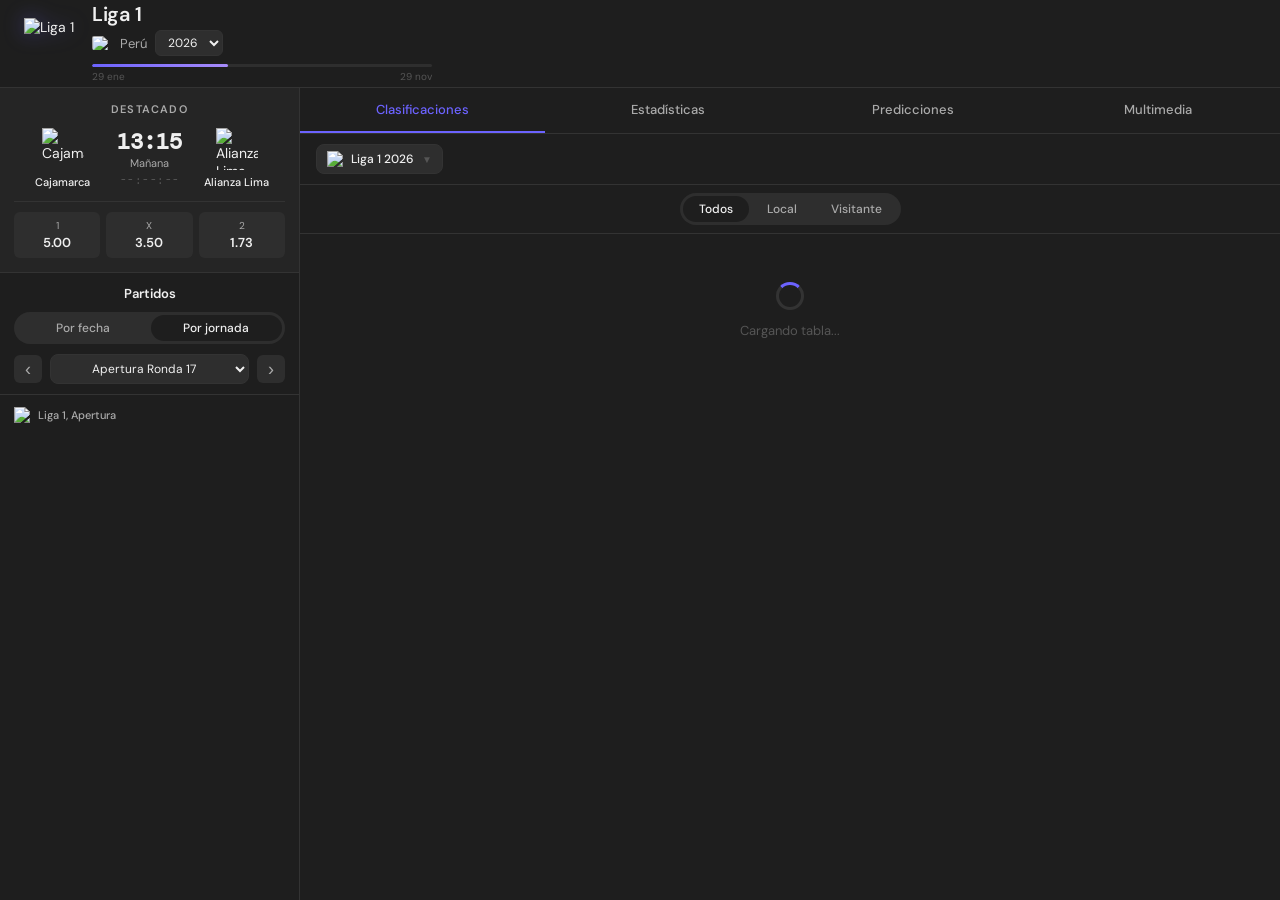
==== index.html @ 6b81380b "git commit -m "Add Predicciones tab and API integration"" ====
<!DOCTYPE html>
<html lang="es">
<head>
  <meta charset="UTF-8">
  <meta name="viewport" content="width=device-width, initial-scale=1.0">
  <title>Liga 1 Perú 2026</title>
  <link href="https://fonts.googleapis.com/css2?family=DM+Sans:wght@400;500;600&family=DM+Mono:wght@400;500&display=swap" rel="stylesheet">
  <script src="https://cdnjs.cloudflare.com/ajax/libs/PapaParse/5.4.1/papaparse.min.js"></script>
  <link rel="stylesheet" href="styles.css">
</head>
<body>

  <!-- ── HEADER ── -->
  <header class="header">
    <img class="header-logo"
         src="https://img.sofascore.com/api/v1/unique-tournament/406/image"
         alt="Liga 1">
    <div class="header-info">
      <h1>Liga 1</h1>
      <div class="meta">
        <img class="flag"
             src="https://img.sofascore.com/api/v1/country/PE/flag"
             alt="PE">
        <span class="country">Perú</span>
        <select class="season-select" id="season-select">
          <option value="2026" selected>2026</option>
          <option value="2025">2025</option>
          <option value="2024">2024</option>
        </select>
      </div>
      <div class="progress-wrap">
        <div class="progress-bar"><div class="progress-fill"></div></div>
        <div class="progress-dates"><span>29 ene</span><span>29 nov</span></div>
      </div>
    </div>
  </header>

  <!-- ── LAYOUT ── -->
  <div class="layout">

    <!-- ── LEFT PANEL ── -->
    <aside class="left-panel">

      <!-- Destacado -->
      <div class="destacado">
        <div class="destacado-title">Destacado</div>
        <div class="match-feature">
          <div class="team-feat">
            <img src="https://img.sofascore.com/api/v1/team/1082002/image" alt="Cajamarca">
            <span>Cajamarca</span>
          </div>
          <div class="match-center">
            <div class="match-time">13:15</div>
            <div class="match-day">Mañana</div>
            <div class="countdown" id="countdown">--:--:--</div>
          </div>
          <div class="team-feat">
            <img src="https://img.sofascore.com/api/v1/team/2311/image" alt="Alianza Lima">
            <span>Alianza Lima</span>
          </div>
        </div>
        <div class="odds">
          <div class="odd-btn"><span class="odd-label">1</span><span class="odd-val">5.00</span></div>
          <div class="odd-btn"><span class="odd-label">X</span><span class="odd-val">3.50</span></div>
          <div class="odd-btn"><span class="odd-label">2</span><span class="odd-val">1.73</span></div>
        </div>
      </div>

      <!-- Partidos -->
      <div class="partidos-section">
        <div class="partidos-header">
          <div class="partidos-title">Partidos</div>
          <div class="tab-group">
            <button class="tab-btn" id="tab-fecha">Por fecha</button>
            <button class="tab-btn active" id="tab-jornada">Por jornada</button>
          </div>
          <div class="jornada-nav">
            <button class="nav-arrow" id="btn-prev">&#8249;</button>
            <select class="jornada-select" id="round-select"></select>
            <button class="nav-arrow" id="btn-next">&#8250;</button>
          </div>
        </div>
        <div class="match-group">
          <div class="match-group-header">
            <img src="https://img.sofascore.com/api/v1/unique-tournament/406/image" alt="L1">
            <span>Liga 1, Apertura</span>
          </div>
          <div id="matches-list"></div>
        </div>
      </div>
    </aside>

    <!-- ── RIGHT PANEL ── -->
    <main class="right-panel">

      <!-- Main tabs -->
      <nav class="main-tabs">
        <div class="main-tab active" data-tab="clasificaciones">Clasificaciones</div>
        <div class="main-tab" data-tab="estadisticas">Estadísticas</div>
        <div class="main-tab" data-tab="predicciones">Predicciones</div>
        <div class="main-tab" data-tab="multimedia">Multimedia</div>
      </nav>

      <!-- Clasificaciones panel -->
      <div id="tab-clasificaciones" class="tab-content active">
        <div class="clas-header">
          <div class="clas-dropdown">
            <img src="https://img.sofascore.com/api/v1/unique-tournament/406/image" alt="L1">
            <span>Liga 1 2026</span>
            <span class="arrow">▼</span>
          </div>
        </div>
        <div class="sub-tabs">
          <div class="sub-tab-wrap">
            <button class="sub-tab active" data-filter="all">Todos</button>
            <button class="sub-tab" data-filter="home">Local</button>
            <button class="sub-tab" data-filter="away">Visitante</button>
          </div>
        </div>

        <!-- Loading state -->
        <div id="table-loading" class="loading-state">
          <div class="spinner"></div>
          <span>Cargando tabla...</span>
        </div>

        <!-- Error state -->
        <div id="table-error" class="error-state" style="display:none">
          <span>⚠️ No se pudo cargar el CSV.</span>
          <button onclick="loadCSV()">Reintentar</button>
        </div>

        <!-- Table -->
        <div class="table-wrap" id="table-wrap" style="display:none">
          <div class="table-head">
            <span></span>
            <span class="th">#</span>
            <span class="th left">Equipo</span>
            <span class="th" title="Partidos Jugados">PJ</span>
            <span class="th" title="Partidos Ganados">PG</span>
            <span class="th" title="Partidos Empatados">PE</span>
            <span class="th" title="Partidos Perdidos">PP</span>
            <span class="th" title="Diferencia de Goles">DIF</span>
            <span class="th" title="Goles a Favor:En Contra">Goles</span>
            <span class="th" style="text-align:center">Últimos 5</span>
            <span class="th">Pts</span>
          </div>
          <div id="standings-table"></div>
          <div class="legend-row">
            <div class="leg-item"><div class="leg-dot playoff-dot"></div>Play-offs</div>
            <div class="leg-item"><div class="leg-dot relegation-dot"></div>Descenso</div>
            <div class="leg-item"><div class="fb w" style="width:10px;height:10px"></div>Victoria</div>
            <div class="leg-item"><div class="fb e" style="width:10px;height:10px"></div>Empate</div>
            <div class="leg-item"><div class="fb d" style="width:10px;height:10px"></div>Derrota</div>
          </div>
        </div>
      </div>

      <!-- Other tab panels (vacíos por ahora) -->
      <div id="tab-estadisticas" class="tab-content">
        <div class="empty-tab">📊 Estadísticas próximamente</div>
      </div>
      <div id="tab-predicciones" class="tab-content">
        <div class="pred-tab-header">
          <span class="pred-tab-title">Predicciones</span>
          <span class="pred-tab-sub" id="pred-tab-round"></span>
        </div>
        <div id="pred-tab-content"></div>
      </div>
      <div id="tab-multimedia" class="tab-content">
        <div class="empty-tab">🎥 Multimedia próximamente</div>
      </div>

    </main>
  </div>

  <script src="app.js"></script>
</body>
</html>
---- styles.css ----
/* ── RESET & VARIABLES ─────────────────────────────────────────────────── */
*, *::before, *::after { box-sizing: border-box; margin: 0; padding: 0; }

:root {
  --bg:        #141414;
  --surface:   #1e1e1e;
  --surface2:  #252525;
  --surface3:  #2e2e2e;
  --border:    #333;
  --text:      #f0f0f0;
  --text2:     #aaa;
  --text3:     #555;
  --accent:    #6c63ff;
  --green:     #15b168;
  --red:       #e24b4a;
  --yellow:    #f0a500;
  --gray:      #555;
  --radius:    10px;
  --header-h:  88px;
}

body {
  background: var(--bg);
  color: var(--text);
  font-family: 'DM Sans', sans-serif;
  font-size: 14px;
  min-height: 100vh;
  overflow: hidden;
}

img { display: block; }

/* ── SCROLLBAR ─────────────────────────────────────────────────────────── */
::-webkit-scrollbar { width: 4px; }
::-webkit-scrollbar-track { background: transparent; }
::-webkit-scrollbar-thumb { background: var(--border); border-radius: 2px; }

/* ── HEADER ────────────────────────────────────────────────────────────── */
.header {
  height: var(--header-h);
  background: var(--surface);
  border-bottom: 1px solid var(--border);
  padding: 12px 24px;
  display: flex;
  align-items: center;
  gap: 16px;
  position: sticky;
  top: 0;
  z-index: 100;
}

.header-logo {
  width: 52px;
  height: 52px;
  object-fit: contain;
  filter: drop-shadow(0 0 10px rgba(108,99,255,0.35));
  flex-shrink: 0;
}

.header-info { flex: 1; }

.header-info h1 {
  font-size: 20px;
  font-weight: 600;
  letter-spacing: -0.3px;
  line-height: 1;
}

.meta {
  display: flex;
  align-items: center;
  gap: 8px;
  margin-top: 6px;
}

.flag { width: 20px; height: 14px; border-radius: 2px; object-fit: cover; }
.country { font-size: 13px; color: var(--text2); }

.season-select {
  background: var(--surface3);
  border: 1px solid var(--border);
  color: var(--text);
  font-size: 12px;
  padding: 3px 8px;
  border-radius: 6px;
  cursor: pointer;
  font-family: 'DM Sans', sans-serif;
  outline: none;
  transition: border-color 0.2s;
}
.season-select:hover { border-color: var(--accent); }

.progress-wrap { margin-top: 8px; }

.progress-bar {
  height: 3px;
  background: var(--surface3);
  border-radius: 2px;
  overflow: hidden;
  max-width: 340px;
}
.progress-fill {
  height: 100%;
  width: 40%;
  background: linear-gradient(90deg, var(--accent), #a78bfa);
  border-radius: 2px;
  transition: width 0.8s ease;
}
.progress-dates {
  display: flex;
  justify-content: space-between;
  max-width: 340px;
  font-size: 10px;
  color: var(--text3);
  margin-top: 3px;
}

/* ── LAYOUT ────────────────────────────────────────────────────────────── */
.layout {
  display: grid;
  grid-template-columns: 300px 1fr;
  height: calc(100vh - var(--header-h));
  overflow: hidden;
}

/* ── LEFT PANEL ────────────────────────────────────────────────────────── */
.left-panel {
  border-right: 1px solid var(--border);
  overflow-y: auto;
  background: var(--surface);
}

/* ── DESTACADO ─────────────────────────────────────────────────────────── */
.destacado {
  background: var(--surface2);
  padding: 14px;
  border-bottom: 1px solid var(--border);
}

.destacado-title {
  text-align: center;
  font-size: 11px;
  font-weight: 600;
  color: var(--text2);
  text-transform: uppercase;
  letter-spacing: 1.2px;
  margin-bottom: 12px;
}

.match-feature {
  display: flex;
  align-items: center;
  justify-content: space-between;
  gap: 6px;
}

.team-feat {
  display: flex;
  flex-direction: column;
  align-items: center;
  gap: 6px;
  flex: 1;
}
.team-feat img {
  width: 42px;
  height: 42px;
  object-fit: contain;
}
.team-feat span {
  font-size: 11px;
  font-weight: 500;
  text-align: center;
  color: var(--text);
  line-height: 1.2;
}

.match-center { text-align: center; flex-shrink: 0; }

.match-time {
  font-size: 22px;
  font-weight: 600;
  font-family: 'DM Mono', monospace;
  color: var(--text);
  line-height: 1;
}
.match-day {
  font-size: 11px;
  color: var(--text2);
  margin: 3px 0;
}
.countdown {
  font-size: 11px;
  color: var(--text3);
  font-family: 'DM Mono', monospace;
  letter-spacing: 0.5px;
}

.odds {
  display: flex;
  gap: 6px;
  margin-top: 12px;
  padding-top: 10px;
  border-top: 1px solid var(--border);
}
.odd-btn {
  flex: 1;
  background: var(--surface3);
  border: none;
  border-radius: 6px;
  padding: 7px 4px;
  text-align: center;
  cursor: pointer;
  color: var(--text);
  transition: background 0.15s;
}
.odd-btn:hover { background: var(--border); }
.odd-label { font-size: 10px; color: var(--text2); display: block; }
.odd-val   { font-size: 13px; font-weight: 600; display: block; margin-top: 2px; }

/* ── PARTIDOS ──────────────────────────────────────────────────────────── */
.partidos-section { padding: 0; }

.partidos-header {
  padding: 12px 14px 10px;
  border-bottom: 1px solid var(--border);
}
.partidos-title {
  text-align: center;
  font-size: 13px;
  font-weight: 600;
  color: var(--text);
  margin-bottom: 10px;
}

.tab-group {
  display: flex;
  background: var(--surface3);
  border-radius: 20px;
  padding: 3px;
  gap: 2px;
}
.tab-btn {
  flex: 1;
  padding: 5px 10px;
  border: none;
  border-radius: 16px;
  font-size: 12px;
  cursor: pointer;
  font-family: 'DM Sans', sans-serif;
  font-weight: 500;
  transition: all 0.2s;
  background: transparent;
  color: var(--text2);
}
.tab-btn.active {
  background: var(--surface);
  color: var(--text);
}

.jornada-nav {
  display: flex;
  align-items: center;
  gap: 8px;
  margin-top: 10px;
}
.nav-arrow {
  background: var(--surface3);
  border: none;
  color: var(--text2);
  width: 28px;
  height: 28px;
  border-radius: 6px;
  cursor: pointer;
  font-size: 18px;
  line-height: 1;
  display: flex;
  align-items: center;
  justify-content: center;
  flex-shrink: 0;
  transition: background 0.15s, color 0.15s;
}
.nav-arrow:hover { background: var(--border); color: var(--text); }

.jornada-select {
  flex: 1;
  background: var(--surface3);
  border: 1px solid var(--border);
  color: var(--text);
  font-size: 12px;
  padding: 5px 10px;
  border-radius: 8px;
  cursor: pointer;
  font-family: 'DM Sans', sans-serif;
  outline: none;
  text-align: center;
}

/* ── MATCH LIST ────────────────────────────────────────────────────────── */
.match-group { padding: 6px 0; }

.match-group-header {
  display: flex;
  align-items: center;
  gap: 8px;
  padding: 6px 14px;
}
.match-group-header img { width: 16px; height: 16px; object-fit: contain; }
.match-group-header span { font-size: 11px; color: var(--text2); font-weight: 500; }

.match-row {
  display: flex;
  align-items: center;
  padding: 7px 14px;
  gap: 10px;
  cursor: pointer;
  transition: background 0.15s;
  animation: fadeIn 0.25s ease both;
}
.match-row:hover { background: var(--surface3); }

.match-sep {
  height: 1px;
  background: var(--border);
  opacity: 0.35;
  margin: 0 14px;
}

.match-time-cell { width: 44px; flex-shrink: 0; }
.match-date { font-size: 10px; color: var(--text3); font-family: 'DM Mono', monospace; }
.match-hour { font-size: 11px; color: var(--text2); font-family: 'DM Mono', monospace; display: block; }
.match-ft   { font-size: 11px; color: var(--green); font-weight: 600; display: block; }

.match-teams { flex: 1; min-width: 0; }
.match-team-row {
  display: flex;
  align-items: center;
  gap: 6px;
  padding: 1.5px 0;
}
.match-team-row img {
  width: 14px;
  height: 14px;
  object-fit: contain;
  flex-shrink: 0;
}
.match-team-name {
  font-size: 12px;
  color: var(--text2);
  white-space: nowrap;
  overflow: hidden;
  text-overflow: ellipsis;
}
.match-team-name.winner { font-weight: 600; color: var(--text); }

.match-scores {
  display: flex;
  flex-direction: column;
  align-items: flex-end;
  gap: 2px;
  flex-shrink: 0;
  min-width: 16px;
}
.match-score {
  font-size: 12px;
  font-family: 'DM Mono', monospace;
  color: var(--text2);
  line-height: 1.5;
}
.match-score.winner { font-weight: 700; color: var(--text); }

.match-fav {
  flex-shrink: 0;
  color: var(--text3);
  font-size: 14px;
  cursor: pointer;
  padding: 2px;
  line-height: 1;
  transition: color 0.15s;
  user-select: none;
}
.match-fav:hover  { color: var(--yellow); }
.match-fav.active { color: var(--yellow); }

/* ── RIGHT PANEL ───────────────────────────────────────────────────────── */
.right-panel {
  overflow-y: auto;
  background: var(--surface);
  display: flex;
  flex-direction: column;
}

/* ── MAIN TABS ─────────────────────────────────────────────────────────── */
.main-tabs {
  display: flex;
  border-bottom: 1px solid var(--border);
  flex-shrink: 0;
  position: sticky;
  top: 0;
  background: var(--surface);
  z-index: 10;
}
.main-tab {
  flex: 1;
  padding: 13px 8px;
  text-align: center;
  font-size: 13px;
  font-weight: 500;
  color: var(--text2);
  cursor: pointer;
  border-bottom: 2px solid transparent;
  transition: color 0.2s, border-color 0.2s;
  user-select: none;
}
.main-tab:hover:not(.active) { color: var(--text); }
.main-tab.active { color: var(--accent); border-bottom-color: var(--accent); }

/* ── TAB CONTENT ───────────────────────────────────────────────────────── */
.tab-content        { display: none; flex-direction: column; flex: 1; }
.tab-content.active { display: flex; }

.empty-tab {
  flex: 1;
  display: flex;
  align-items: center;
  justify-content: center;
  color: var(--text3);
  font-size: 15px;
  gap: 8px;
}

/* ── CLASIFICACIONES ───────────────────────────────────────────────────── */
.clas-header {
  display: flex;
  align-items: center;
  padding: 10px 16px;
  border-bottom: 1px solid var(--border);
  flex-shrink: 0;
}
.clas-dropdown {
  display: flex;
  align-items: center;
  gap: 8px;
  background: var(--surface3);
  border: 1px solid var(--border);
  border-radius: 8px;
  padding: 6px 10px;
  cursor: pointer;
  transition: border-color 0.2s;
}
.clas-dropdown:hover { border-color: var(--accent); }
.clas-dropdown img   { width: 16px; height: 16px; object-fit: contain; }
.clas-dropdown span  { font-size: 12px; font-weight: 500; }
.clas-dropdown .arrow { color: var(--text3); font-size: 10px; }

.sub-tabs {
  display: flex;
  justify-content: center;
  padding: 8px 16px;
  border-bottom: 1px solid var(--border);
  flex-shrink: 0;
}
.sub-tab-wrap {
  background: var(--surface3);
  border-radius: 20px;
  padding: 3px;
  display: flex;
  gap: 2px;
}
.sub-tab {
  padding: 5px 16px;
  border: none;
  border-radius: 16px;
  font-size: 12px;
  cursor: pointer;
  font-family: 'DM Sans', sans-serif;
  font-weight: 500;
  transition: all 0.2s;
  background: transparent;
  color: var(--text2);
}
.sub-tab.active { background: var(--surface); color: var(--text); }

/* ── TABLE ─────────────────────────────────────────────────────────────── */
.table-wrap { flex: 1; }

.table-head {
  display: grid;
  grid-template-columns: 6px 28px 1fr 34px 34px 34px 34px 46px 54px 115px 34px;
  gap: 2px;
  padding: 6px 12px;
  font-size: 10px;
  color: var(--text3);
  align-items: center;
  border-bottom: 1px solid var(--border);
  position: sticky;
  top: 0;
  background: var(--surface);
  z-index: 5;
}
.th { text-align: center; }
.th.left { text-align: left; padding-left: 4px; }

.team-row {
  display: grid;
  grid-template-columns: 6px 28px 1fr 34px 34px 34px 34px 46px 54px 115px 34px;
  gap: 2px;
  padding: 5px 12px;
  align-items: center;
  cursor: pointer;
  transition: background 0.15s;
  border-left: 2px solid transparent;
  animation: fadeIn 0.3s ease both;
}
.team-row:hover { background: var(--surface3); }

/* Zone stripes */
.team-row.playoff-zone   { border-left-color: var(--yellow); }
.team-row.relegation-zone{ border-left-color: var(--red); }

.zone-indicator { width: 4px; }

.pos-circle {
  width: 22px;
  height: 22px;
  border-radius: 50%;
  display: flex;
  align-items: center;
  justify-content: center;
  font-size: 11px;
  font-weight: 600;
  background: var(--surface3);
  color: var(--text2);
  justify-self: center;
}
.pos-circle.playoff    { background: var(--yellow); color: #1a1200; }
.pos-circle.relegation { background: var(--red);    color: #fff; }

.team-cell {
  display: flex;
  align-items: center;
  gap: 7px;
  min-width: 0;
}
.team-logo-sm {
  width: 20px;
  height: 20px;
  object-fit: contain;
  flex-shrink: 0;
}
.team-name-cell {
  font-size: 12px;
  font-weight: 500;
  white-space: nowrap;
  overflow: hidden;
  text-overflow: ellipsis;
  color: var(--text);
}
.team-name-cell.live { color: var(--red); }

.td {
  text-align: center;
  font-size: 12px;
  color: var(--text2);
  font-family: 'DM Mono', monospace;
}
.td.pts {
  font-weight: 700;
  color: var(--text);
  font-size: 13px;
}

/* Form boxes */
.form-mini {
  display: flex;
  gap: 2px;
  align-items: center;
  justify-content: flex-start;
}
.fb {
  width: 18px;
  height: 18px;
  border-radius: 3px;
  display: flex;
  align-items: center;
  justify-content: center;
  font-size: 9px;
  font-weight: 700;
  color: #fff;
  flex-shrink: 0;
}
.fb.v, .fb.w { background: var(--green); }
.fb.e, .fb.d-draw { background: var(--gray); }
.fb.d, .fb.l { background: var(--red); }

/* Zone separator */
.zone-sep {
  height: 1px;
  background: var(--border);
  margin: 0 12px;
}

/* Legend */
.legend-row {
  display: flex;
  gap: 14px;
  padding: 10px 14px;
  flex-wrap: wrap;
  border-top: 1px solid var(--border);
}
.leg-item {
  display: flex;
  align-items: center;
  gap: 5px;
  font-size: 10px;
  color: var(--text3);
}
.leg-dot { width: 8px; height: 8px; border-radius: 50%; }
.playoff-dot    { background: var(--yellow); }
.relegation-dot { background: var(--red); }

/* ── LOADING / ERROR STATES ────────────────────────────────────────────── */
.loading-state {
  display: flex;
  flex-direction: column;
  align-items: center;
  justify-content: center;
  gap: 12px;
  padding: 48px;
  color: var(--text3);
  font-size: 13px;
}
.spinner {
  width: 28px;
  height: 28px;
  border: 3px solid var(--border);
  border-top-color: var(--accent);
  border-radius: 50%;
  animation: spin 0.8s linear infinite;
}

.error-state {
  display: flex;
  flex-direction: column;
  align-items: center;
  gap: 12px;
  padding: 48px;
  color: var(--text2);
  font-size: 13px;
}
.error-state button {
  background: var(--accent);
  border: none;
  color: #fff;
  padding: 6px 16px;
  border-radius: 6px;
  cursor: pointer;
  font-family: 'DM Sans', sans-serif;
  font-size: 12px;
}

/* ── ANIMATIONS ────────────────────────────────────────────────────────── */
@keyframes spin    { to { transform: rotate(360deg); } }
@keyframes fadeIn  { from { opacity: 0; transform: translateY(4px); } to { opacity: 1; transform: none; } }

/* ── PRED BADGES (panel izquierdo) ──────────────────────────────────────── */
.pred-badge {
  font-size: 10px;
  font-weight: 600;
  font-family: 'DM Mono', monospace;
  padding: 1px 5px;
  border-radius: 4px;
  margin-left: 6px;
  opacity: 0;
  transition: opacity 0.3s;
  flex-shrink: 0;
}
.pred-badge:not(:empty) { opacity: 1; }
.pred-high { background: rgba(21, 177, 104, 0.18); color: var(--green); }
.pred-low  { background: rgba(226, 75, 74, 0.15);  color: var(--red);   }

/* ── PREDICCIONES TAB ────────────────────────────────────────────────────── */
.pred-tab-header {
  display: flex;
  align-items: baseline;
  gap: 10px;
  padding: 16px 16px 8px;
}
.pred-tab-title {
  font-size: 15px;
  font-weight: 600;
}
.pred-tab-sub {
  font-size: 11px;
  color: var(--text3);
}

#pred-tab-content {
  display: flex;
  flex-direction: column;
  gap: 10px;
  padding: 8px 16px 24px;
  overflow-y: auto;
  max-height: calc(100vh - 200px);
}

/* Skeleton */
.pred-skeleton {
  height: 110px;
  background: linear-gradient(90deg, var(--surface) 25%, var(--surface2) 50%, var(--surface) 75%);
  background-size: 200% 100%;
  animation: shimmer 1.4s infinite;
  border-radius: var(--radius);
}
@keyframes shimmer { to { background-position: -200% 0; } }

/* Card */
.pred-card {
  display: grid;
  grid-template-columns: 1fr 56px 1fr;
  gap: 12px;
  padding: 14px 16px;
  background: var(--surface);
  border: 1px solid var(--border);
  border-radius: var(--radius);
  animation: fadeIn 0.25s ease both;
}

/* Equipo home */
.pred-team { display: flex; flex-direction: column; gap: 6px; }
.pred-team.home { align-items: flex-start; }
.pred-team.away { align-items: flex-end; }

.pred-team-head {
  display: flex;
  align-items: center;
  gap: 6px;
}
.pred-team-head.away { flex-direction: row-reverse; }

.pred-logo {
  width: 28px;
  height: 28px;
  object-fit: contain;
  flex-shrink: 0;
}
.pred-name {
  font-size: 12px;
  font-weight: 600;
  line-height: 1.2;
}

/* Barra */
.pred-bar-wrap {
  width: 100%;
  height: 5px;
  background: var(--surface3);
  border-radius: 3px;
  overflow: hidden;
}
.pred-bar-wrap.away { direction: rtl; }   /* barra crece desde el centro */
.pred-bar-fill {
  height: 100%;
  border-radius: 3px;
  transition: width 0.6s ease;
}
.p-high { background: var(--green); }
.p-low  { background: var(--red);   }

/* Porcentaje + etiqueta */
.pred-bottom { display: flex; flex-direction: column; gap: 2px; }
.pred-bottom.away { align-items: flex-end; }
.pred-pct {
  font-size: 22px;
  font-weight: 700;
  font-family: 'DM Mono', monospace;
  line-height: 1;
}
.pred-pct.p-high { color: var(--green); }
.pred-pct.p-low  { color: var(--red);   }
.pred-label {
  font-size: 9px;
  text-transform: uppercase;
  letter-spacing: 0.5px;
  color: var(--text3);
}

/* Centro */
.pred-center {
  display: flex;
  flex-direction: column;
  align-items: center;
  justify-content: center;
  gap: 4px;
}
.pred-vs {
  font-size: 10px;
  font-weight: 700;
  letter-spacing: 1px;
  color: var(--text3);
}
.pred-scorebox {
  font-size: 18px;
  font-weight: 700;
  font-family: 'DM Mono', monospace;
  display: flex;
  gap: 4px;
  align-items: center;
  color: var(--text);
}
.pred-scorebox span { color: var(--text3); font-size: 14px; }
.pred-matchdate { font-size: 10px; color: var(--text3); }

/* Check/fail */
.pred-check {
  font-size: 11px;
  font-weight: 700;
  flex-shrink: 0;
}
.pred-check.ok   { color: var(--green); }
.pred-check.fail { color: var(--red);   }
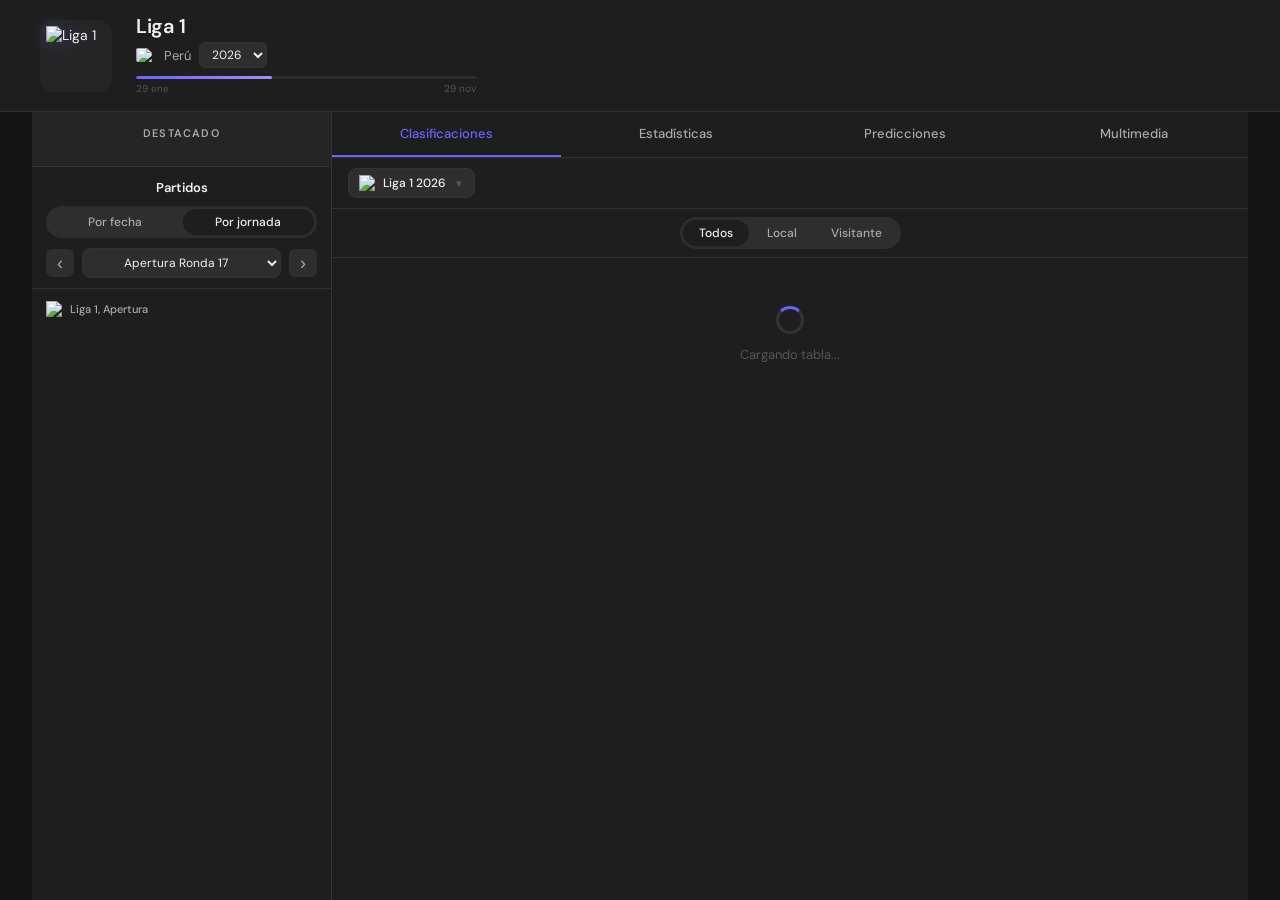
==== commit 2e86d281: "Ultimo" ====
--- a/index.html
+++ b/index.html
@@ -3,6 +3,7 @@
 <head>
   <meta charset="UTF-8">
   <meta name="viewport" content="width=device-width, initial-scale=1.0">
+  <meta name="referrer" content="no-referrer">
   <title>Liga 1 Perú 2026</title>
   <link href="https://fonts.googleapis.com/css2?family=DM+Sans:wght@400;500;600&family=DM+Mono:wght@400;500&display=swap" rel="stylesheet">
   <script src="https://cdnjs.cloudflare.com/ajax/libs/PapaParse/5.4.1/papaparse.min.js"></script>
@@ -12,9 +13,11 @@
 
   <!-- ── HEADER ── -->
   <header class="header">
-    <img class="header-logo"
-         src="https://img.sofascore.com/api/v1/unique-tournament/406/image"
-         alt="Liga 1">
+    <div class="header-logo-wrap">
+      <img class="header-logo"
+           src="https://img.sofascore.com/api/v1/unique-tournament/406/image"
+           alt="Liga 1">
+    </div>
     <div class="header-info">
       <h1>Liga 1</h1>
       <div class="meta">
@@ -43,27 +46,8 @@
 
       <!-- Destacado -->
       <div class="destacado">
-        <div class="destacado-title">Destacado</div>
-        <div class="match-feature">
-          <div class="team-feat">
-            <img src="https://img.sofascore.com/api/v1/team/1082002/image" alt="Cajamarca">
-            <span>Cajamarca</span>
-          </div>
-          <div class="match-center">
-            <div class="match-time">13:15</div>
-            <div class="match-day">Mañana</div>
-            <div class="countdown" id="countdown">--:--:--</div>
-          </div>
-          <div class="team-feat">
-            <img src="https://img.sofascore.com/api/v1/team/2311/image" alt="Alianza Lima">
-            <span>Alianza Lima</span>
-          </div>
-        </div>
-        <div class="odds">
-          <div class="odd-btn"><span class="odd-label">1</span><span class="odd-val">5.00</span></div>
-          <div class="odd-btn"><span class="odd-label">X</span><span class="odd-val">3.50</span></div>
-          <div class="odd-btn"><span class="odd-label">2</span><span class="odd-val">1.73</span></div>
-        </div>
+        <div class="destacado-title">DESTACADO</div>
+        <div class="match-feature" id="destacado-match"></div>
       </div>
 
       <!-- Partidos -->
--- a/styles.css
+++ b/styles.css
@@ -16,7 +16,7 @@
   --yellow:    #f0a500;
   --gray:      #555;
   --radius:    10px;
-  --header-h:  88px;
+  --header-h:  112px;
 }
 
 body {
@@ -40,7 +40,7 @@
   height: var(--header-h);
   background: var(--surface);
   border-bottom: 1px solid var(--border);
-  padding: 12px 24px;
+  padding: 12px 32px;
   display: flex;
   align-items: center;
   gap: 16px;
@@ -49,9 +49,23 @@
   z-index: 100;
 }
 
+.header-logo-wrap {
+  width: 72px;
+  height: 72px;
+  min-width: 72px;
+  border-radius: 14px;
+  background: var(--surface2);
+  padding: 6px;
+  margin: 0 8px;
+  display: flex;
+  align-items: center;
+  justify-content: center;
+  flex-shrink: 0;
+}
+
 .header-logo {
-  width: 52px;
-  height: 52px;
+  width: 100%;
+  height: 100%;
   object-fit: contain;
   filter: drop-shadow(0 0 10px rgba(108,99,255,0.35));
   flex-shrink: 0;
@@ -119,6 +133,7 @@
 .layout {
   display: grid;
   grid-template-columns: 300px 1fr;
+  padding: 0 32px;
   height: calc(100vh - var(--header-h));
   overflow: hidden;
 }
@@ -176,32 +191,42 @@
 
 .match-center { text-align: center; flex-shrink: 0; }
 
-.match-time {
-  font-size: 22px;
+.match-score-feat {
+  font-size: 28px;
+  font-weight: 700;
+  font-family: 'DM Mono', monospace;
+  color: var(--text);
+  line-height: 1;
+  letter-spacing: 2px;
+}
+.match-total-goals {
+  font-size: 10px;
+  font-weight: 600;
+  color: var(--accent);
+  text-transform: uppercase;
+  letter-spacing: 1px;
+  margin-top: 4px;
+}
+.match-upcoming-time {
+  font-size: 18px;
   font-weight: 600;
   font-family: 'DM Mono', monospace;
-  color: var(--text);
+  color: var(--text2);
   line-height: 1;
 }
-.match-day {
+.match-upcoming-label {
+  font-size: 10px;
+  color: var(--text3);
+  margin-top: 4px;
+}
+.match-no-data {
   font-size: 11px;
-  color: var(--text2);
-  margin: 3px 0;
-}
-.countdown {
-  font-size: 11px;
-  color: var(--text3);
-  font-family: 'DM Mono', monospace;
-  letter-spacing: 0.5px;
-}
-
-.odds {
-  display: flex;
-  gap: 6px;
-  margin-top: 12px;
-  padding-top: 10px;
-  border-top: 1px solid var(--border);
-}
+  color: var(--text3);
+  padding: 12px 0;
+  text-align: center;
+  width: 100%;
+}
+
 .odd-btn {
   flex: 1;
   background: var(--surface3);
@@ -770,18 +795,18 @@
 .pred-bottom { display: flex; flex-direction: column; gap: 2px; }
 .pred-bottom.away { align-items: flex-end; }
 .pred-pct {
-  font-size: 22px;
+  font-size: 18px;
   font-weight: 700;
   font-family: 'DM Mono', monospace;
   line-height: 1;
 }
-.pred-pct.p-high { color: var(--green); }
-.pred-pct.p-low  { color: var(--red);   }
+.pred-pct.p-high { color: var(--text); }
+.pred-pct.p-low  { color: var(--text); }
 .pred-label {
   font-size: 9px;
   text-transform: uppercase;
   letter-spacing: 0.5px;
-  color: var(--text3);
+  color: var(--text);
 }
 
 /* Centro */
@@ -810,6 +835,14 @@
 .pred-scorebox span { color: var(--text3); font-size: 14px; }
 .pred-matchdate { font-size: 10px; color: var(--text3); }
 
+/* Stats reales del partido */
+.pred-real {
+  font-size: 9px;
+  color: var(--text);
+  font-family: 'DM Mono', monospace;
+  margin-top: 2px;
+}
+
 /* Check/fail */
 .pred-check {
   font-size: 11px;
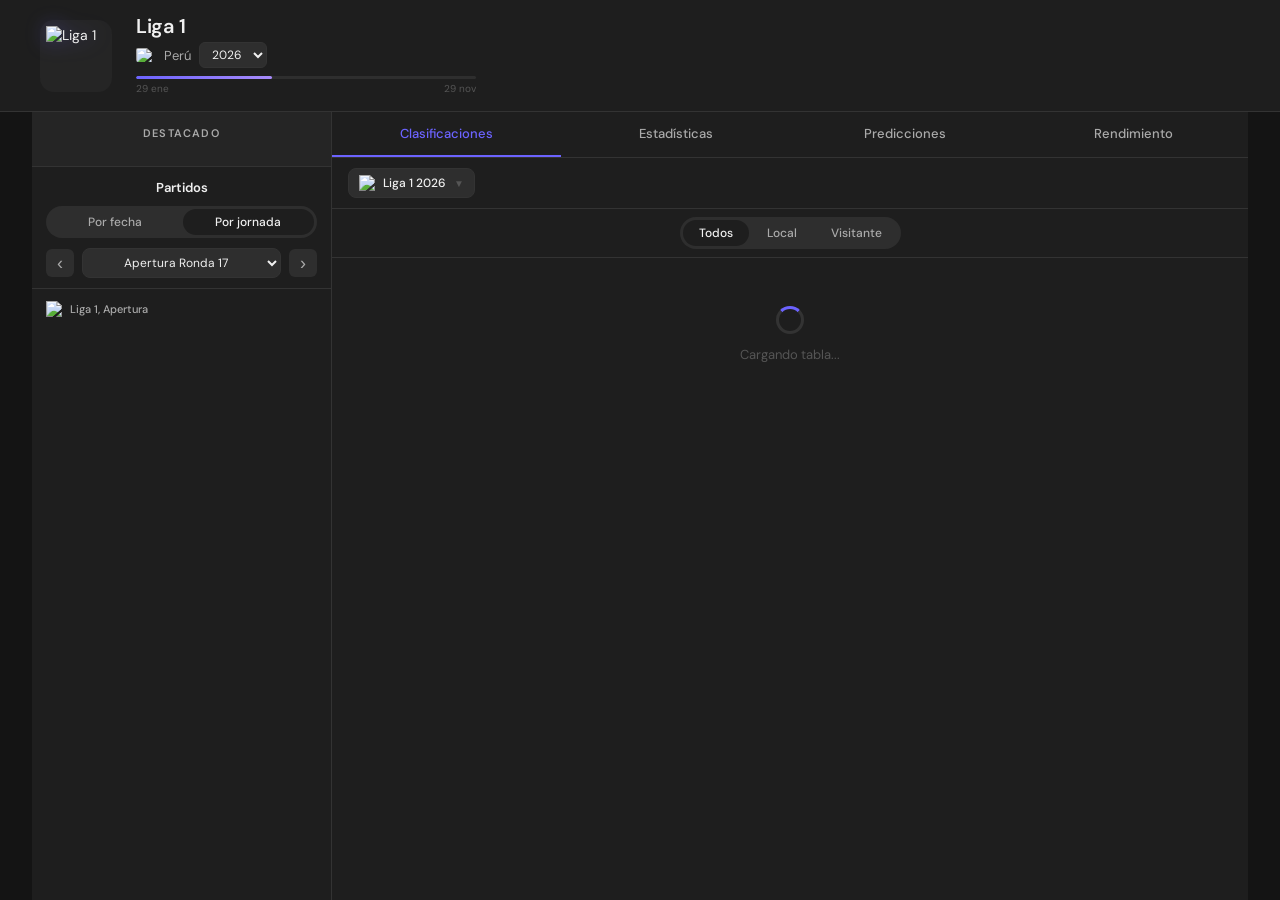
==== commit 1283f181: "Add Estadísticas y Rendimiento del Modelo tabs" ====
--- a/index.html
+++ b/index.html
@@ -82,7 +82,7 @@
         <div class="main-tab active" data-tab="clasificaciones">Clasificaciones</div>
         <div class="main-tab" data-tab="estadisticas">Estadísticas</div>
         <div class="main-tab" data-tab="predicciones">Predicciones</div>
-        <div class="main-tab" data-tab="multimedia">Multimedia</div>
+        <div class="main-tab" data-tab="rendimiento">Rendimiento</div>
       </nav>
 
       <!-- Clasificaciones panel -->
@@ -140,10 +140,10 @@
         </div>
       </div>
 
-      <!-- Other tab panels (vacíos por ahora) -->
-      <div id="tab-estadisticas" class="tab-content">
-        <div class="empty-tab">📊 Estadísticas próximamente</div>
-      </div>
+      <!-- Estadísticas panel -->
+      <div id="tab-estadisticas" class="tab-content"></div>
+
+      <!-- Predicciones panel -->
       <div id="tab-predicciones" class="tab-content">
         <div class="pred-tab-header">
           <span class="pred-tab-title">Predicciones</span>
@@ -151,9 +151,9 @@
         </div>
         <div id="pred-tab-content"></div>
       </div>
-      <div id="tab-multimedia" class="tab-content">
-        <div class="empty-tab">🎥 Multimedia próximamente</div>
-      </div>
+
+      <!-- Rendimiento panel -->
+      <div id="tab-rendimiento" class="tab-content"></div>
 
     </main>
   </div>
--- a/styles.css
+++ b/styles.css
@@ -741,8 +741,8 @@
 /* Card */
 .pred-card {
   display: grid;
-  grid-template-columns: 1fr 56px 1fr;
-  gap: 12px;
+  grid-template-columns: 1fr 52px 1fr;
+  gap: 10px;
   padding: 14px 16px;
   background: var(--surface);
   border: 1px solid var(--border);
@@ -852,3 +852,329 @@
 .pred-check.ok   { color: var(--green); }
 .pred-check.fail { color: var(--red);   }
 
+/* Grupo de 3 checks */
+.pred-check-group {
+  display: flex;
+  gap: 3px;
+  align-items: center;
+  flex-shrink: 0;
+}
+
+/* Stack de 3 barras */
+.pred-bars-stack {
+  display: flex;
+  flex-direction: column;
+  gap: 5px;
+  width: 100%;
+  margin-top: 2px;
+}
+
+.pred-bar-row {
+  display: grid;
+  grid-template-columns: 56px 1fr 32px;
+  align-items: center;
+  gap: 6px;
+}
+.pred-bar-row.away {
+  grid-template-columns: 32px 1fr 56px;
+}
+
+.pred-bar-label {
+  font-size: 9px;
+  color: var(--text2);
+  text-transform: uppercase;
+  letter-spacing: 0.4px;
+  white-space: nowrap;
+}
+.pred-bar-row.away .pred-bar-label {
+  text-align: right;
+}
+
+.pred-bar-track {
+  height: 5px;
+  background: var(--surface3);
+  border-radius: 3px;
+  overflow: hidden;
+}
+.pred-bar-track.away {
+  direction: rtl;
+}
+
+.pred-bar-pct {
+  font-size: 10px;
+  font-weight: 600;
+  font-family: 'DM Mono', monospace;
+  color: var(--text);
+  white-space: nowrap;
+}
+.pred-bar-row.away .pred-bar-pct {
+  text-align: left;
+}
+
+/* Stats reales */
+.pred-real.away {
+  text-align: right;
+}
+
+/* ── ESTADÍSTICAS TAB ────────────────────────────────────────────────────── */
+.stats-tab-wrap {
+  display: flex;
+  flex-direction: column;
+  flex: 1;
+  overflow: hidden;
+}
+
+.stats-tab-header {
+  display: flex;
+  align-items: baseline;
+  gap: 10px;
+  padding: 16px 16px 8px;
+  flex-shrink: 0;
+}
+
+.stats-table-wrap {
+  flex: 1;
+  overflow-y: auto;
+  padding: 0 16px 24px;
+}
+
+.stats-table-head {
+  display: grid;
+  grid-template-columns: 28px 1fr 40px 130px 120px 50px 64px;
+  gap: 6px;
+  padding: 6px 8px;
+  font-size: 10px;
+  color: var(--text3);
+  text-transform: uppercase;
+  letter-spacing: 0.5px;
+  border-bottom: 1px solid var(--border);
+  position: sticky;
+  top: 0;
+  background: var(--surface);
+  z-index: 5;
+  align-items: center;
+}
+
+.stats-row {
+  display: grid;
+  grid-template-columns: 28px 1fr 40px 130px 120px 50px 64px;
+  gap: 6px;
+  padding: 8px 8px;
+  align-items: center;
+  border-bottom: 1px solid var(--border);
+  transition: background 0.15s;
+  animation: fadeIn 0.25s ease both;
+}
+.stats-row:hover { background: var(--surface3); }
+
+.stats-rank {
+  font-size: 12px;
+  color: var(--text3);
+  font-family: 'DM Mono', monospace;
+  text-align: center;
+}
+
+.stats-team-cell {
+  display: flex;
+  align-items: center;
+  gap: 8px;
+  min-width: 0;
+}
+.stats-team-cell img {
+  width: 22px;
+  height: 22px;
+  object-fit: contain;
+  flex-shrink: 0;
+}
+.stats-team-cell span {
+  font-size: 12px;
+  font-weight: 500;
+  white-space: nowrap;
+  overflow: hidden;
+  text-overflow: ellipsis;
+}
+
+.stats-num-cell {
+  font-size: 12px;
+  font-family: 'DM Mono', monospace;
+  color: var(--text2);
+  text-align: center;
+}
+
+.stats-bar-cell {
+  display: flex;
+  flex-direction: column;
+  gap: 3px;
+}
+
+.stats-bar-header {
+  display: flex;
+  align-items: center;
+  gap: 5px;
+}
+
+.stats-val {
+  font-size: 11px;
+  font-weight: 600;
+  font-family: 'DM Mono', monospace;
+  color: var(--text);
+}
+.stats-val.stat-hi { color: var(--green); }
+
+.stats-hi-dot {
+  font-size: 7px;
+  color: var(--green);
+  line-height: 1;
+}
+
+.stats-mini-bar-track {
+  height: 3px;
+  background: var(--surface3);
+  border-radius: 2px;
+  overflow: hidden;
+}
+.stats-mini-bar-fill {
+  height: 100%;
+  border-radius: 2px;
+  transition: width 0.7s ease;
+}
+.xg-bar    { background: var(--accent); }
+.tiros-bar { background: var(--yellow); }
+
+/* ── RENDIMIENTO TAB ──────────────────────────────────────────────────────── */
+.rend-tab-wrap {
+  display: flex;
+  flex-direction: column;
+  flex: 1;
+  overflow: hidden;
+}
+
+.rend-tab-header {
+  display: flex;
+  align-items: baseline;
+  gap: 10px;
+  padding: 16px 16px 4px;
+  flex-shrink: 0;
+}
+
+.acc-summary {
+  display: grid;
+  grid-template-columns: repeat(3, 1fr);
+  gap: 10px;
+  padding: 12px 16px;
+  flex-shrink: 0;
+}
+
+.acc-card {
+  display: flex;
+  flex-direction: column;
+  align-items: center;
+  gap: 3px;
+  padding: 14px 10px;
+  background: var(--surface2);
+  border: 1px solid var(--border);
+  border-radius: var(--radius);
+}
+
+.acc-card-label {
+  font-size: 9px;
+  color: var(--text2);
+  text-transform: uppercase;
+  letter-spacing: 0.8px;
+  font-weight: 600;
+}
+
+.acc-card-value {
+  font-size: 26px;
+  font-weight: 700;
+  font-family: 'DM Mono', monospace;
+  line-height: 1.1;
+}
+.acc-green  { color: var(--green);  }
+.acc-yellow { color: var(--yellow); }
+.acc-red    { color: var(--red);    }
+
+.acc-card-sub {
+  font-size: 9px;
+  color: var(--text3);
+  text-transform: uppercase;
+  letter-spacing: 0.5px;
+}
+
+.rend-meta {
+  padding: 0 16px 10px;
+  font-size: 11px;
+  color: var(--text3);
+  flex-shrink: 0;
+}
+
+.rend-table-wrap {
+  flex: 1;
+  overflow-y: auto;
+  padding: 0 16px 24px;
+}
+
+.rend-table-head {
+  display: grid;
+  grid-template-columns: 60px 90px 38px 1fr 1fr 1fr;
+  gap: 8px;
+  padding: 6px 8px;
+  font-size: 10px;
+  color: var(--text3);
+  text-transform: uppercase;
+  letter-spacing: 0.5px;
+  border-bottom: 1px solid var(--border);
+  position: sticky;
+  top: 0;
+  background: var(--surface);
+  z-index: 5;
+  align-items: center;
+}
+
+.rend-table-row {
+  display: grid;
+  grid-template-columns: 60px 90px 38px 1fr 1fr 1fr;
+  gap: 8px;
+  padding: 10px 8px;
+  align-items: center;
+  border-bottom: 1px solid var(--border);
+  animation: fadeIn 0.25s ease both;
+  transition: background 0.15s;
+}
+.rend-table-row:hover { background: var(--surface3); }
+
+.rend-jornada {
+  font-size: 13px;
+  font-weight: 600;
+  color: var(--text);
+  font-family: 'DM Mono', monospace;
+}
+
+.rend-fecha {
+  font-size: 11px;
+  color: var(--text3);
+  font-family: 'DM Mono', monospace;
+}
+
+.rend-n {
+  font-size: 11px;
+  color: var(--text3);
+  font-family: 'DM Mono', monospace;
+  text-align: center;
+}
+
+.acc-badge {
+  display: inline-flex;
+  align-items: center;
+  justify-content: center;
+  font-size: 12px;
+  font-weight: 700;
+  font-family: 'DM Mono', monospace;
+  padding: 3px 8px;
+  border-radius: 6px;
+  width: fit-content;
+}
+.acc-badge.acc-green  { background: rgba(21, 177, 104, 0.15); color: var(--green); }
+.acc-badge.acc-yellow { background: rgba(240, 165, 0, 0.15);  color: var(--yellow); }
+.acc-badge.acc-red    { background: rgba(226, 75, 74, 0.12);  color: var(--red); }
+
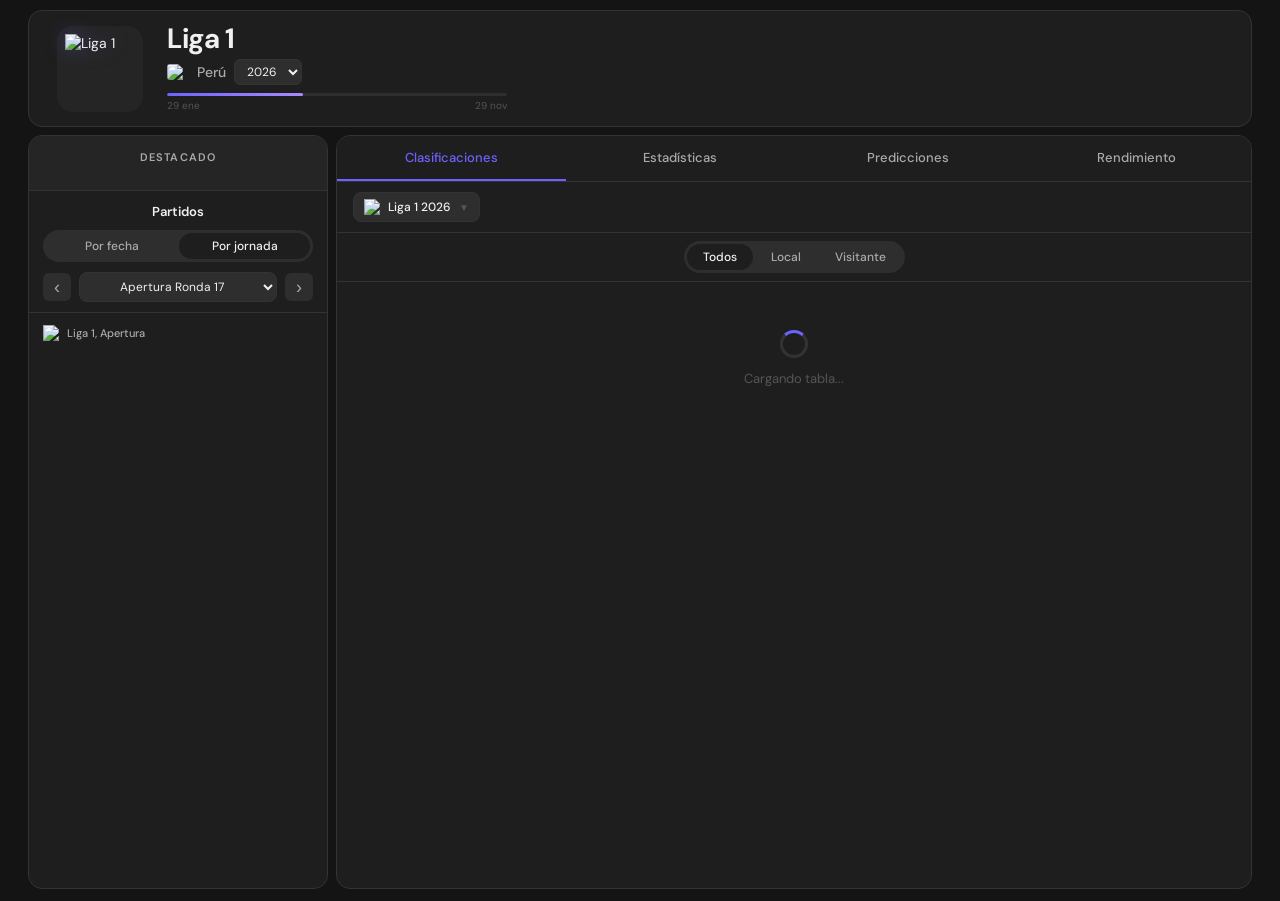
==== commit 195408c9: "Detalles" ====
--- a/index.html
+++ b/index.html
@@ -12,31 +12,33 @@
 <body>
 
   <!-- ── HEADER ── -->
-  <header class="header">
-    <div class="header-logo-wrap">
-      <img class="header-logo"
-           src="https://img.sofascore.com/api/v1/unique-tournament/406/image"
-           alt="Liga 1">
-    </div>
-    <div class="header-info">
-      <h1>Liga 1</h1>
-      <div class="meta">
-        <img class="flag"
-             src="https://img.sofascore.com/api/v1/country/PE/flag"
-             alt="PE">
-        <span class="country">Perú</span>
-        <select class="season-select" id="season-select">
-          <option value="2026" selected>2026</option>
-          <option value="2025">2025</option>
-          <option value="2024">2024</option>
-        </select>
+  <div class="header-wrap">
+    <header class="header">
+      <div class="header-logo-wrap">
+        <img class="header-logo"
+             src="https://img.sofascore.com/api/v1/unique-tournament/406/image"
+             alt="Liga 1">
       </div>
-      <div class="progress-wrap">
-        <div class="progress-bar"><div class="progress-fill"></div></div>
-        <div class="progress-dates"><span>29 ene</span><span>29 nov</span></div>
+      <div class="header-info">
+        <h1>Liga 1</h1>
+        <div class="meta">
+          <img class="flag"
+               src="https://img.sofascore.com/api/v1/country/PE/flag"
+               alt="PE">
+          <span class="country">Perú</span>
+          <select class="season-select" id="season-select">
+            <option value="2026" selected>2026</option>
+            <option value="2025">2025</option>
+            <option value="2024">2024</option>
+          </select>
+        </div>
+        <div class="progress-wrap">
+          <div class="progress-bar"><div class="progress-fill"></div></div>
+          <div class="progress-dates"><span>29 ene</span><span>29 nov</span></div>
+        </div>
       </div>
-    </div>
-  </header>
+    </header>
+  </div>
 
   <!-- ── LAYOUT ── -->
   <div class="layout">
--- a/styles.css
+++ b/styles.css
@@ -16,7 +16,7 @@
   --yellow:    #f0a500;
   --gray:      #555;
   --radius:    10px;
-  --header-h:  112px;
+  --header-h:  126px;
 }
 
 body {
@@ -36,27 +36,32 @@
 ::-webkit-scrollbar-thumb { background: var(--border); border-radius: 2px; }
 
 /* ── HEADER ────────────────────────────────────────────────────────────── */
-.header {
-  height: var(--header-h);
-  background: var(--surface);
-  border-bottom: 1px solid var(--border);
-  padding: 12px 32px;
-  display: flex;
-  align-items: center;
-  gap: 16px;
+.header-wrap {
   position: sticky;
   top: 0;
   z-index: 100;
+  background: var(--bg);
+  padding: 10px 28px 0;
+}
+
+.header {
+  background: var(--surface);
+  border: 1px solid var(--border);
+  border-radius: 14px;
+  padding: 14px 22px;
+  display: flex;
+  align-items: center;
+  gap: 18px;
 }
 
 .header-logo-wrap {
-  width: 72px;
-  height: 72px;
-  min-width: 72px;
-  border-radius: 14px;
+  width: 86px;
+  height: 86px;
+  min-width: 86px;
+  border-radius: 16px;
   background: var(--surface2);
-  padding: 6px;
-  margin: 0 8px;
+  padding: 8px;
+  margin: 0 6px;
   display: flex;
   align-items: center;
   justify-content: center;
@@ -74,9 +79,9 @@
 .header-info { flex: 1; }
 
 .header-info h1 {
-  font-size: 20px;
-  font-weight: 600;
-  letter-spacing: -0.3px;
+  font-size: 28px;
+  font-weight: 700;
+  letter-spacing: -0.5px;
   line-height: 1;
 }
 
@@ -87,8 +92,8 @@
   margin-top: 6px;
 }
 
-.flag { width: 20px; height: 14px; border-radius: 2px; object-fit: cover; }
-.country { font-size: 13px; color: var(--text2); }
+.flag { width: 22px; height: 16px; border-radius: 3px; object-fit: cover; }
+.country { font-size: 14px; color: var(--text2); font-weight: 500; }
 
 .season-select {
   background: var(--surface3);
@@ -133,14 +138,16 @@
 .layout {
   display: grid;
   grid-template-columns: 300px 1fr;
-  padding: 0 32px;
+  gap: 8px;
+  padding: 8px 28px 12px;
   height: calc(100vh - var(--header-h));
   overflow: hidden;
 }
 
 /* ── LEFT PANEL ────────────────────────────────────────────────────────── */
 .left-panel {
-  border-right: 1px solid var(--border);
+  border: 1px solid var(--border);
+  border-radius: 14px;
   overflow-y: auto;
   background: var(--surface);
 }
@@ -351,7 +358,7 @@
 }
 
 .match-time-cell { width: 44px; flex-shrink: 0; }
-.match-date { font-size: 10px; color: var(--text3); font-family: 'DM Mono', monospace; }
+.match-date { font-size: 10px; color: var(--text2); font-family: 'DM Mono', monospace; font-weight: 500; }
 .match-hour { font-size: 11px; color: var(--text2); font-family: 'DM Mono', monospace; display: block; }
 .match-ft   { font-size: 11px; color: var(--green); font-weight: 600; display: block; }
 
@@ -408,6 +415,8 @@
 
 /* ── RIGHT PANEL ───────────────────────────────────────────────────────── */
 .right-panel {
+  border: 1px solid var(--border);
+  border-radius: 14px;
   overflow-y: auto;
   background: var(--surface);
   display: flex;
@@ -814,7 +823,8 @@
   display: flex;
   flex-direction: column;
   align-items: center;
-  justify-content: center;
+  justify-content: flex-start;
+  padding-top: 2px;
   gap: 4px;
 }
 .pred-vs {
@@ -940,7 +950,7 @@
 
 .stats-table-head {
   display: grid;
-  grid-template-columns: 28px 1fr 40px 130px 120px 50px 64px;
+  grid-template-columns: 28px 1fr 36px 110px 100px 100px 95px;
   gap: 6px;
   padding: 6px 8px;
   font-size: 10px;
@@ -957,7 +967,7 @@
 
 .stats-row {
   display: grid;
-  grid-template-columns: 28px 1fr 40px 130px 120px 50px 64px;
+  grid-template-columns: 28px 1fr 36px 110px 100px 100px 95px;
   gap: 6px;
   padding: 8px 8px;
   align-items: center;
@@ -1038,8 +1048,10 @@
   border-radius: 2px;
   transition: width 0.7s ease;
 }
-.xg-bar    { background: var(--accent); }
-.tiros-bar { background: var(--yellow); }
+.xg-bar      { background: var(--accent); }
+.tiros-bar   { background: var(--yellow); }
+.goles-bar   { background: var(--green);  }
+.posesion-bar{ background: #38bdf8; }
 
 /* ── RENDIMIENTO TAB ──────────────────────────────────────────────────────── */
 .rend-tab-wrap {
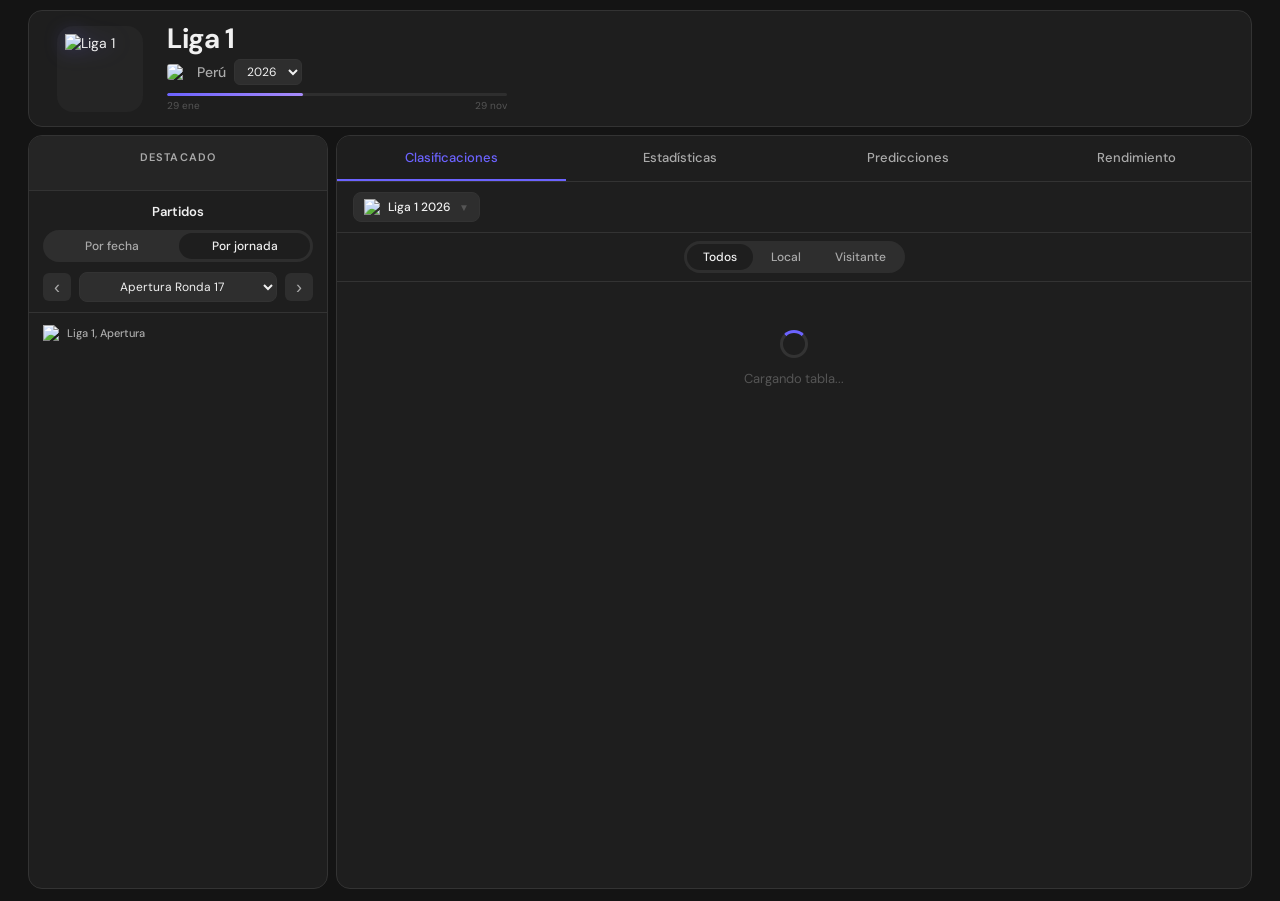
==== commit 76f0454e: "Comparacion Modelos" ====
--- a/index.html
+++ b/index.html
@@ -160,6 +160,7 @@
     </main>
   </div>
 
+  <script src="https://cdn.jsdelivr.net/npm/chart.js@4.4.0/dist/chart.umd.min.js"></script>
   <script src="app.js"></script>
 </body>
 </html>
--- a/styles.css
+++ b/styles.css
@@ -725,7 +725,7 @@
 }
 .pred-tab-sub {
   font-size: 11px;
-  color: var(--text3);
+  color: var(--text2);
 }
 
 #pred-tab-content {
@@ -1108,7 +1108,7 @@
 
 .acc-card-sub {
   font-size: 9px;
-  color: var(--text3);
+  color: var(--text2);
   text-transform: uppercase;
   letter-spacing: 0.5px;
 }
@@ -1116,14 +1116,18 @@
 .rend-meta {
   padding: 0 16px 10px;
   font-size: 11px;
-  color: var(--text3);
-  flex-shrink: 0;
-}
-
-.rend-table-wrap {
+  color: var(--text2);
+  flex-shrink: 0;
+}
+
+#rend-tab-content {
   flex: 1;
   overflow-y: auto;
-  padding: 0 16px 24px;
+  min-height: 0;
+}
+
+.rend-table-wrap {
+  padding: 0 16px 12px;
 }
 
 .rend-table-head {
@@ -1132,7 +1136,7 @@
   gap: 8px;
   padding: 6px 8px;
   font-size: 10px;
-  color: var(--text3);
+  color: var(--text2);
   text-transform: uppercase;
   letter-spacing: 0.5px;
   border-bottom: 1px solid var(--border);
@@ -1164,13 +1168,13 @@
 
 .rend-fecha {
   font-size: 11px;
-  color: var(--text3);
+  color: var(--text2);
   font-family: 'DM Mono', monospace;
 }
 
 .rend-n {
   font-size: 11px;
-  color: var(--text3);
+  color: var(--text2);
   font-family: 'DM Mono', monospace;
   text-align: center;
 }
@@ -1190,3 +1194,123 @@
 .acc-badge.acc-yellow { background: rgba(240, 165, 0, 0.15);  color: var(--yellow); }
 .acc-badge.acc-red    { background: rgba(226, 75, 74, 0.12);  color: var(--red); }
 
+/* ── RENDIMIENTO SUB-TABS ────────────────────────────────────────────────── */
+.rend-sub-nav {
+  display: flex;
+  padding: 10px 16px 8px;
+  border-bottom: 1px solid var(--border);
+  flex-shrink: 0;
+}
+
+.rend-sub-tabs {
+  background: var(--surface3);
+  border-radius: 20px;
+  padding: 3px;
+  display: flex;
+  gap: 2px;
+}
+
+.rend-sub-tab {
+  padding: 5px 20px;
+  border: none;
+  border-radius: 16px;
+  font-size: 12px;
+  cursor: pointer;
+  font-family: 'DM Sans', sans-serif;
+  font-weight: 500;
+  transition: all 0.2s;
+  background: transparent;
+  color: var(--text2);
+}
+.rend-sub-tab.active {
+  background: var(--surface);
+  color: var(--text);
+}
+
+/* ── COMPARACIÓN DE ALGORITMOS ───────────────────────────────────────────── */
+.comp-section {
+  padding: 0 16px 28px;
+}
+
+.comp-header {
+  display: flex;
+  align-items: baseline;
+  gap: 10px;
+  padding: 16px 0 12px;
+}
+
+.comp-var-tabs {
+  display: flex;
+  background: var(--surface3);
+  border-radius: 20px;
+  padding: 3px;
+  gap: 2px;
+  width: fit-content;
+  margin-bottom: 18px;
+}
+
+.comp-var-tab {
+  padding: 5px 16px;
+  border: none;
+  border-radius: 16px;
+  font-size: 12px;
+  cursor: pointer;
+  font-family: 'DM Sans', sans-serif;
+  font-weight: 500;
+  transition: all 0.2s;
+  background: transparent;
+  color: var(--text2);
+}
+.comp-var-tab.active {
+  background: var(--surface);
+  color: var(--text);
+}
+
+.comp-chart-wrap {
+  height: 300px;
+  position: relative;
+  margin-bottom: 20px;
+}
+
+.comp-table-wrap {
+  border: 1px solid var(--border);
+  border-radius: var(--radius);
+  overflow: hidden;
+}
+
+.comp-table-head {
+  display: grid;
+  grid-template-columns: 1fr 80px 80px 80px 70px 80px;
+  gap: 4px;
+  padding: 8px 12px;
+  font-size: 10px;
+  color: var(--text3);
+  text-transform: uppercase;
+  letter-spacing: 0.5px;
+  background: var(--surface2);
+  border-bottom: 1px solid var(--border);
+  align-items: center;
+}
+
+.comp-table-row {
+  display: grid;
+  grid-template-columns: 1fr 80px 80px 80px 70px 80px;
+  gap: 4px;
+  padding: 10px 12px;
+  align-items: center;
+  border-bottom: 1px solid var(--border);
+  font-size: 12px;
+  font-family: 'DM Mono', monospace;
+  color: var(--text2);
+  transition: background 0.15s;
+  animation: fadeIn 0.2s ease both;
+}
+.comp-table-row:last-child { border-bottom: none; }
+.comp-table-row:hover { background: var(--surface3); }
+
+.comp-model-name {
+  font-size: 12px;
+  font-weight: 600;
+  font-family: 'DM Sans', sans-serif;
+}
+
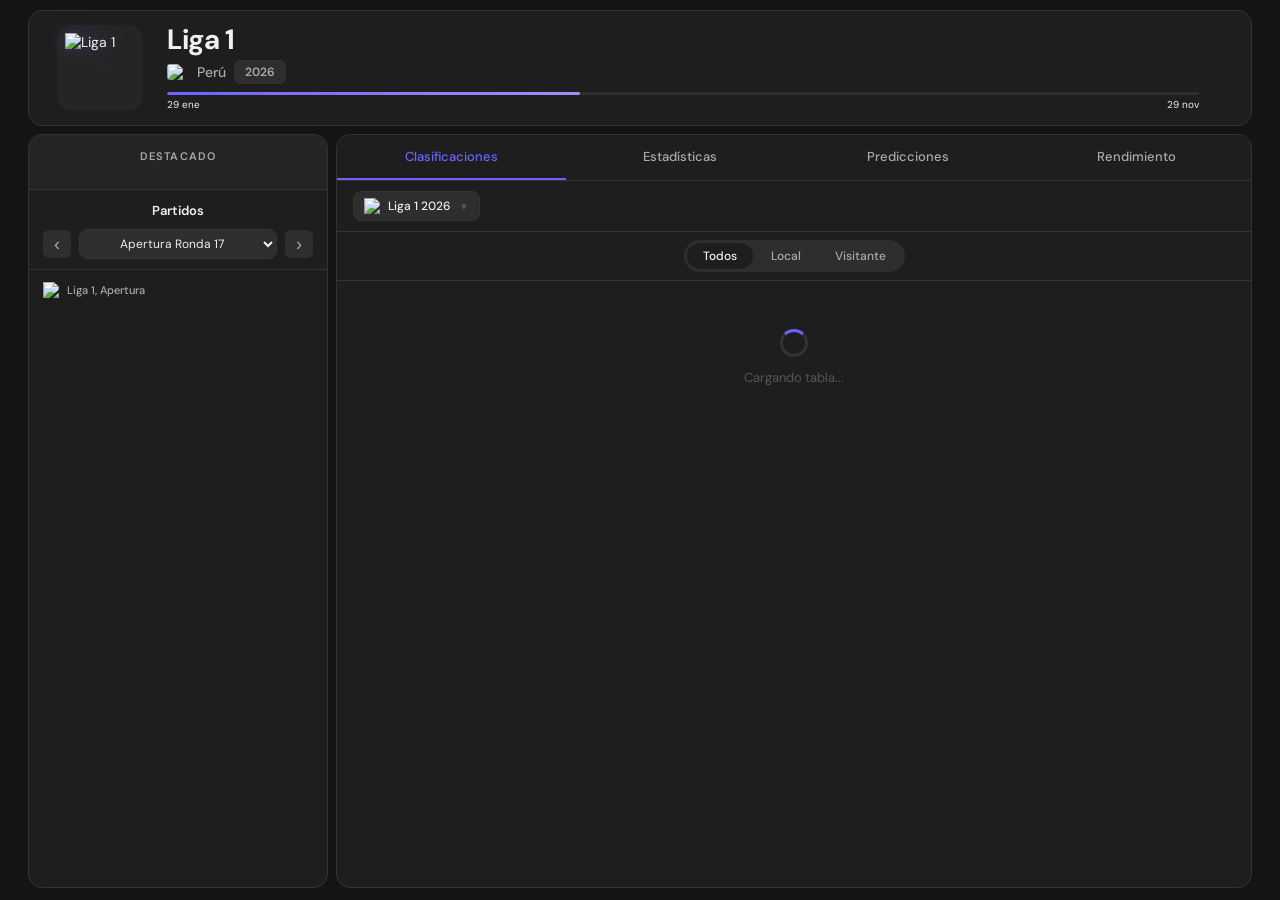
==== commit 07268f2b: "Cambios" ====
--- a/index.html
+++ b/index.html
@@ -10,6 +10,7 @@
   <link rel="stylesheet" href="styles.css">
 </head>
 <body>
+  <div class="page-wrap">
 
   <!-- ── HEADER ── -->
   <div class="header-wrap">
@@ -26,11 +27,7 @@
                src="https://img.sofascore.com/api/v1/country/PE/flag"
                alt="PE">
           <span class="country">Perú</span>
-          <select class="season-select" id="season-select">
-            <option value="2026" selected>2026</option>
-            <option value="2025">2025</option>
-            <option value="2024">2024</option>
-          </select>
+          <span class="season-label">2026</span>
         </div>
         <div class="progress-wrap">
           <div class="progress-bar"><div class="progress-fill"></div></div>
@@ -56,10 +53,6 @@
       <div class="partidos-section">
         <div class="partidos-header">
           <div class="partidos-title">Partidos</div>
-          <div class="tab-group">
-            <button class="tab-btn" id="tab-fecha">Por fecha</button>
-            <button class="tab-btn active" id="tab-jornada">Por jornada</button>
-          </div>
           <div class="jornada-nav">
             <button class="nav-arrow" id="btn-prev">&#8249;</button>
             <select class="jornada-select" id="round-select"></select>
@@ -139,6 +132,14 @@
             <div class="leg-item"><div class="fb e" style="width:10px;height:10px"></div>Empate</div>
             <div class="leg-item"><div class="fb d" style="width:10px;height:10px"></div>Derrota</div>
           </div>
+          <div class="col-legend">
+            <span><b>PJ</b> Jugados</span>
+            <span><b>PG</b> Ganados</span>
+            <span><b>PE</b> Empatados</span>
+            <span><b>PP</b> Perdidos</span>
+            <span><b>DIF</b> Diferencia de Goles</span>
+            <span><b>Pts</b> Puntos</span>
+          </div>
         </div>
       </div>
 
@@ -160,6 +161,7 @@
     </main>
   </div>
 
+  </div><!-- /.page-wrap -->
   <script src="https://cdn.jsdelivr.net/npm/chart.js@4.4.0/dist/chart.umd.min.js"></script>
   <script src="app.js"></script>
 </body>
--- a/styles.css
+++ b/styles.css
@@ -35,6 +35,16 @@
 ::-webkit-scrollbar-track { background: transparent; }
 ::-webkit-scrollbar-thumb { background: var(--border); border-radius: 2px; }
 
+/* ── PAGE WRAP (centrado máximo) ────────────────────────────────────────── */
+.page-wrap {
+  max-width: 1280px;
+  margin: 0 auto;
+  height: 100vh;
+  display: flex;
+  flex-direction: column;
+  overflow: hidden;
+}
+
 /* ── HEADER ────────────────────────────────────────────────────────────── */
 .header-wrap {
   position: sticky;
@@ -95,28 +105,23 @@
 .flag { width: 22px; height: 16px; border-radius: 3px; object-fit: cover; }
 .country { font-size: 14px; color: var(--text2); font-weight: 500; }
 
-.season-select {
+.season-label {
   background: var(--surface3);
   border: 1px solid var(--border);
-  color: var(--text);
-  font-size: 12px;
-  padding: 3px 8px;
+  color: var(--text2);
+  font-size: 12px;
+  font-weight: 600;
+  padding: 3px 10px;
   border-radius: 6px;
-  cursor: pointer;
-  font-family: 'DM Sans', sans-serif;
-  outline: none;
-  transition: border-color 0.2s;
-}
-.season-select:hover { border-color: var(--accent); }
-
-.progress-wrap { margin-top: 8px; }
+}
+
+.progress-wrap { margin-top: 8px;padding-right: 30px; }
 
 .progress-bar {
   height: 3px;
   background: var(--surface3);
   border-radius: 2px;
   overflow: hidden;
-  max-width: 340px;
 }
 .progress-fill {
   height: 100%;
@@ -128,9 +133,8 @@
 .progress-dates {
   display: flex;
   justify-content: space-between;
-  max-width: 340px;
   font-size: 10px;
-  color: var(--text3);
+  color: var(--text);
   margin-top: 3px;
 }
 
@@ -140,7 +144,7 @@
   grid-template-columns: 300px 1fr;
   gap: 8px;
   padding: 8px 28px 12px;
-  height: calc(100vh - var(--header-h));
+  flex: 1;
   overflow: hidden;
 }
 
@@ -195,6 +199,7 @@
   color: var(--text);
   line-height: 1.2;
 }
+
 
 .match-center { text-align: center; flex-shrink: 0; }
 
@@ -264,13 +269,6 @@
   margin-bottom: 10px;
 }
 
-.tab-group {
-  display: flex;
-  background: var(--surface3);
-  border-radius: 20px;
-  padding: 3px;
-  gap: 2px;
-}
 .tab-btn {
   flex: 1;
   padding: 5px 10px;
@@ -350,6 +348,25 @@
 }
 .match-row:hover { background: var(--surface3); }
 
+.date-group-sep {
+  padding: 5px 14px 4px;
+  font-size: 11px;
+  font-weight: 600;
+  color: var(--text2);
+  background: var(--surface2);
+  border-bottom: 1px solid var(--border);
+  position: sticky;
+  top: 0;
+  z-index: 2;
+}
+.match-rnd {
+  font-size: 9px;
+  color: var(--text3);
+  font-family: 'DM Mono', monospace;
+  display: block;
+  line-height: 1.2;
+}
+
 .match-sep {
   height: 1px;
   background: var(--border);
@@ -400,18 +417,6 @@
 }
 .match-score.winner { font-weight: 700; color: var(--text); }
 
-.match-fav {
-  flex-shrink: 0;
-  color: var(--text3);
-  font-size: 14px;
-  cursor: pointer;
-  padding: 2px;
-  line-height: 1;
-  transition: color 0.15s;
-  user-select: none;
-}
-.match-fav:hover  { color: var(--yellow); }
-.match-fav.active { color: var(--yellow); }
 
 /* ── RIGHT PANEL ───────────────────────────────────────────────────────── */
 .right-panel {
@@ -523,7 +528,7 @@
   gap: 2px;
   padding: 6px 12px;
   font-size: 10px;
-  color: var(--text3);
+  color: var(--text);
   align-items: center;
   border-bottom: 1px solid var(--border);
   position: sticky;
@@ -651,6 +656,17 @@
 .leg-dot { width: 8px; height: 8px; border-radius: 50%; }
 .playoff-dot    { background: var(--yellow); }
 .relegation-dot { background: var(--red); }
+
+.col-legend {
+  display: flex;
+  flex-wrap: wrap;
+  gap: 4px 14px;
+  padding: 6px 14px 10px;
+  font-size: 10px;
+  color: var(--text3);
+  border-top: 1px solid var(--border);
+}
+.col-legend b { color: var(--text2); margin-right: 2px; }
 
 /* ── LOADING / ERROR STATES ────────────────────────────────────────────── */
 .loading-state {
@@ -954,7 +970,7 @@
   gap: 6px;
   padding: 6px 8px;
   font-size: 10px;
-  color: var(--text3);
+  color: var(--text);
   text-transform: uppercase;
   letter-spacing: 0.5px;
   border-bottom: 1px solid var(--border);
@@ -979,7 +995,7 @@
 
 .stats-rank {
   font-size: 12px;
-  color: var(--text3);
+  color: var(--text);
   font-family: 'DM Mono', monospace;
   text-align: center;
 }
@@ -1007,7 +1023,7 @@
 .stats-num-cell {
   font-size: 12px;
   font-family: 'DM Mono', monospace;
-  color: var(--text2);
+  color: var(--text);
   text-align: center;
 }
 
@@ -1025,7 +1041,7 @@
 
 .stats-val {
   font-size: 11px;
-  font-weight: 600;
+  font-weight: 400;
   font-family: 'DM Mono', monospace;
   color: var(--text);
 }
@@ -1051,7 +1067,7 @@
 .xg-bar      { background: var(--accent); }
 .tiros-bar   { background: var(--yellow); }
 .goles-bar   { background: var(--green);  }
-.posesion-bar{ background: #38bdf8; }
+.tiros-tot-bar { background: #38bdf8; }
 
 /* ── RENDIMIENTO TAB ──────────────────────────────────────────────────────── */
 .rend-tab-wrap {
@@ -1266,13 +1282,24 @@
   color: var(--text);
 }
 
+.comp-content {
+  display: flex;
+  flex-direction: column;
+  gap: 16px;
+}
+
 .comp-chart-wrap {
-  height: 300px;
+  width: 100%;
+  max-width: 500px;
+  margin: 0 auto;
   position: relative;
-  margin-bottom: 20px;
+  height: 320px;
 }
 
 .comp-table-wrap {
+  width: fit-content;
+  max-width: 100%;
+  margin: 0 auto;
   border: 1px solid var(--border);
   border-radius: var(--radius);
   overflow: hidden;
@@ -1280,11 +1307,11 @@
 
 .comp-table-head {
   display: grid;
-  grid-template-columns: 1fr 80px 80px 80px 70px 80px;
+  grid-template-columns: 160px 80px 82px 72px 64px 80px;
   gap: 4px;
-  padding: 8px 12px;
+  padding: 8px 14px;
   font-size: 10px;
-  color: var(--text3);
+  color: var(--text);
   text-transform: uppercase;
   letter-spacing: 0.5px;
   background: var(--surface2);
@@ -1294,9 +1321,9 @@
 
 .comp-table-row {
   display: grid;
-  grid-template-columns: 1fr 80px 80px 80px 70px 80px;
+  grid-template-columns: 160px 80px 82px 72px 64px 80px;
   gap: 4px;
-  padding: 10px 12px;
+  padding: 10px 14px;
   align-items: center;
   border-bottom: 1px solid var(--border);
   font-size: 12px;
@@ -1314,3 +1341,40 @@
   font-family: 'DM Sans', sans-serif;
 }
 
+/* Leyenda checklist */
+.comp-legend {
+  display: flex;
+  flex-wrap: wrap;
+  justify-content: center;
+  gap: 10px 20px;
+  padding: 4px 0 8px;
+}
+
+.comp-legend-item {
+  display: flex;
+  align-items: center;
+  gap: 7px;
+  cursor: pointer;
+  user-select: none;
+  font-size: 12px;
+  color: var(--text2);
+  transition: color 0.2s;
+}
+.comp-legend-item:hover { color: var(--text); }
+
+.comp-legend-box {
+  width: 13px;
+  height: 13px;
+  border-radius: 3px;
+  border: 2px solid;
+  flex-shrink: 0;
+  transition: background 0.2s;
+}
+
+.comp-legend-item.legend-off .comp-legend-box {
+  background: transparent !important;
+}
+.comp-legend-item.legend-off {
+  color: var(--text3);
+}
+
